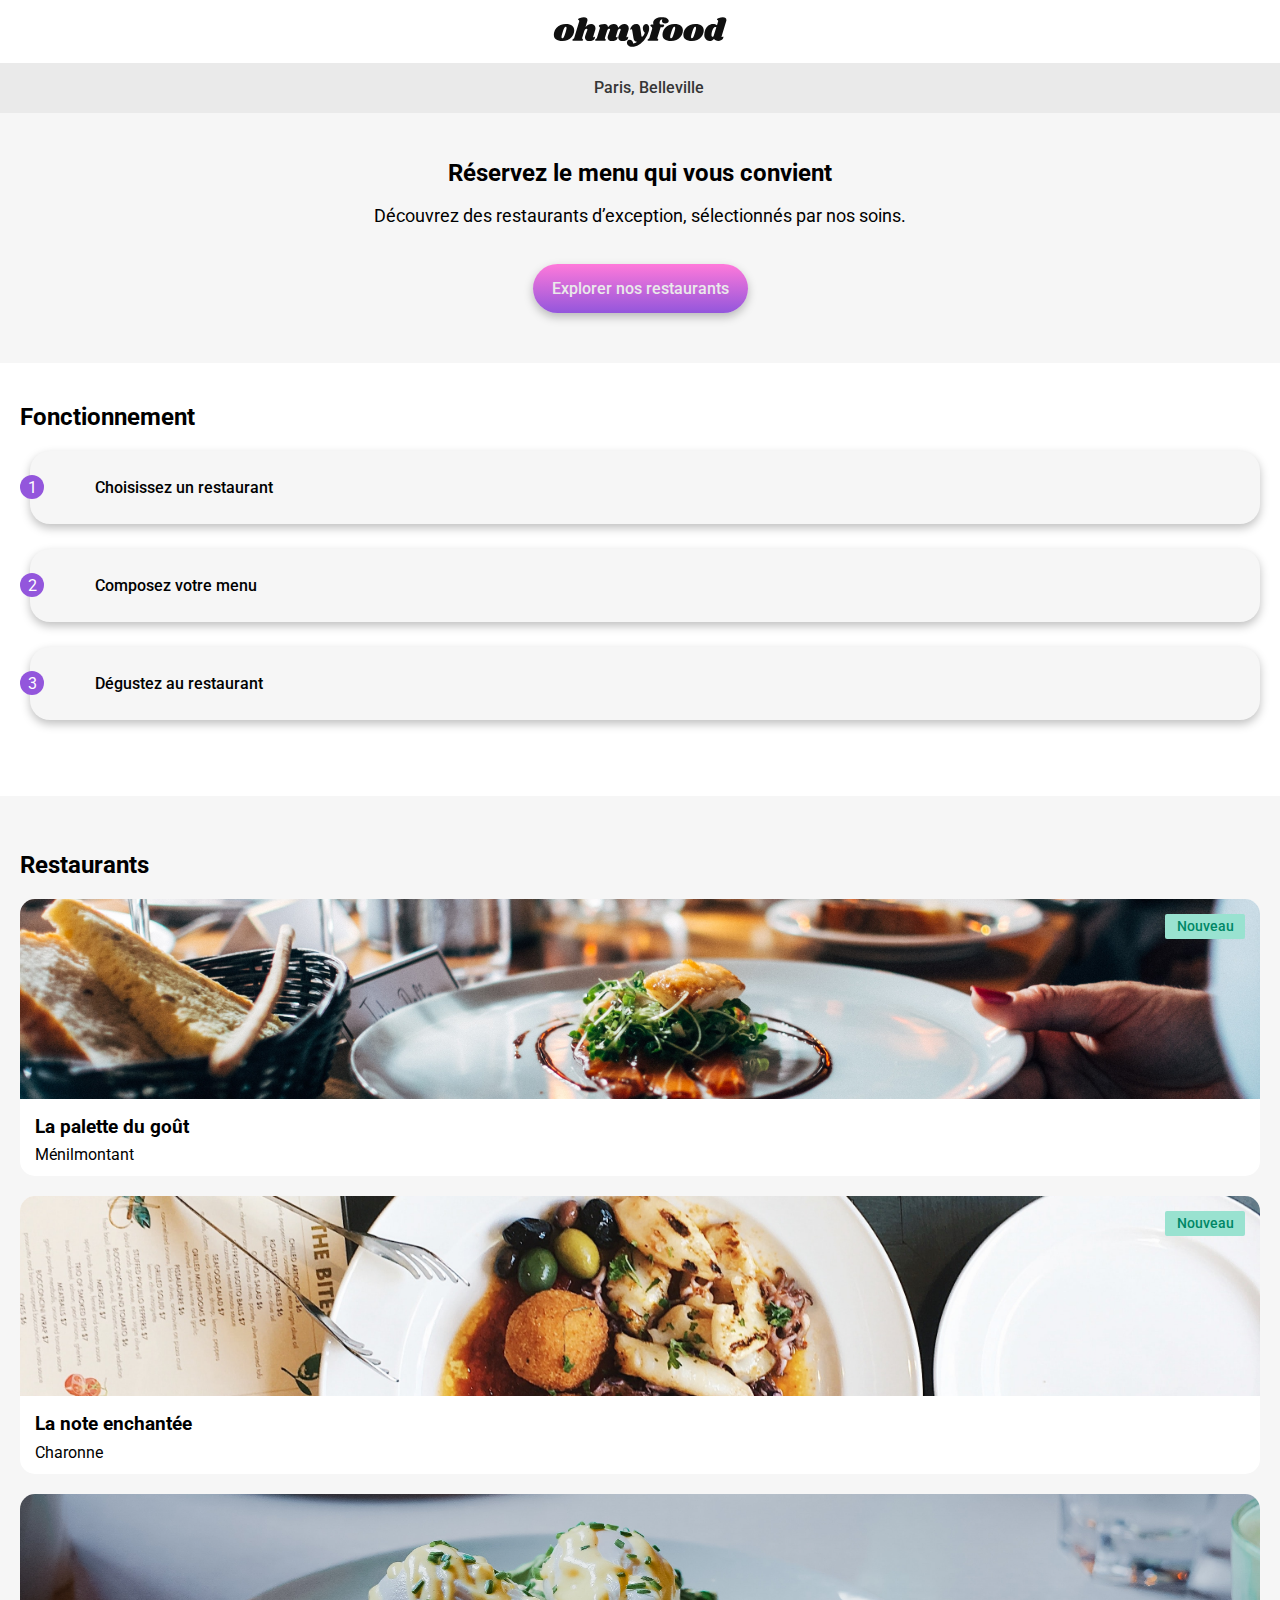
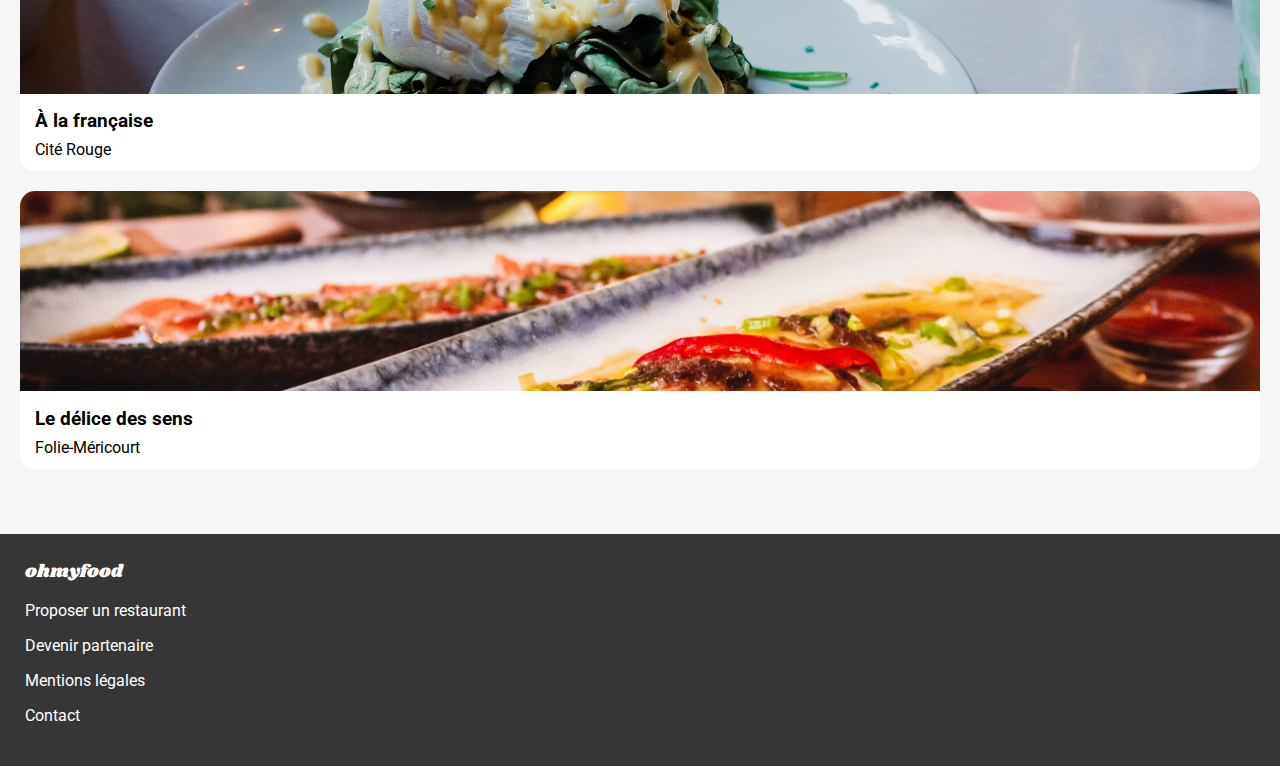
==== index.html @ 653bc94f "amélioration du  html et ajout du  css  restaurant" ====
<!DOCTYPE html>
<html lang="fr">
  <head>
    <meta charset="UTF-8" />
    <meta name="viewport" content="width=device-width, initial-scale=1.0" />
    <link rel="preconnect" href="https://fonts.googleapis.com" />
    <link rel="preconnect" href="https://fonts.gstatic.com" crossorigin />
    <link
      href="https://fonts.googleapis.com/css2?family=Roboto:wght@400;500;700&family=Shrikhand&display=swap"
      rel="stylesheet"
    />
    <link
      rel="stylesheet"
      href="https://cdnjs.cloudflare.com/ajax/libs/font-awesome/6.2.1/css/all.min.css"
      integrity="sha512-MV7K8+y+gLIBoVD59lQIYicR65iaqukzvf/nwasF0nqhPay5w/9lJmVM2hMDcnK1OnMGCdVK+iQrJ7lzPJQd1w=="
      crossorigin="anonymous"
      referrerpolicy="no-referrer"
    />
    <link rel="stylesheet" href="./assets/css/style.css" />
    <link rel="stylesheet" href="./assets/css/index-card-restaurants.css" />
    <title>ohmyfood</title>
  </head>
  <body>
    <header>
      <div class="header-logo">
        <img src="assets/images/logo/ohmyfood@2x.svg" alt="logo ohmyfood" />
      </div>
      <section class="localisation">
        <label for="location"> <i class="fa-solid fa-location-dot"></i></label>
        <input
          type="text"
          name="location"
          id="location"
          placeholder="Paris, Belleville"
        />
      </section>
    </header>
    <main>
      <section class="presentation">
        <h1>Réservez le menu qui vous convient</h1>
        <p>
          Découvrez des restaurants d’exception, sélectionnés par nos soins.
        </p>
        <a href="#restaurants" class="btn-gradient">
          Explorer nos restaurants
        </a>
      </section>
      <section class="fonctionnement">
        <h2>Fonctionnement</h2>
        <ol>
          <li>
            <div class="nbr">
              <p>1</p>
            </div>
            <i class="fa-solid fa-mobile-screen-button"></i>
            <h3>Choisissez un restaurant</h3>
          </li>
          <li>
            <div class="nbr"><p>2</p></div>
            <i class="fa-solid fa-list-ul"></i>
            <h3>Composez votre menu</h3>
          </li>
          <li>
            <div class="nbr">
              <p>3</p>
            </div>
            <i class="fa-solid fa-store"></i>
            <h3>Dégustez au restaurant</h3>
          </li>
        </ol>
      </section>
      <section class="restaurants" id="restaurants">
        <h2>Restaurants</h2>
        <div class="restaurant-card-container">
          <article class="restaurant-card">
            <div class="nouveau">Nouveau</div>
            <a href="restaurants/restaurant-lapalette.html">
              <img
                src="assets/images/restaurants/jay-wennington-N_Y88TWmGwA-unsplash.jpg"
                alt="menu du restaurantLa palette du goût"
              />
              <div class="restaurant-card-content">
                <div class="restaurant-card-text">
                  <h3>La palette du goût</h3>
                  <p>Ménilmontant</p>
                </div>
                <div class="restaurant-card-heart">
                  <i class="fa-regular fa-heart"></i>
                </div>
              </div>
            </a>
          </article>
          <article class="restaurant-card">
            <div class="nouveau">Nouveau</div>
            <a href="restaurants/restaurant-lanote.html">
              <img
                src="assets/images/restaurants/stil-u2Lp8tXIcjw-unsplash.jpg"
                alt="menu du restaurant La note enchantée"
              />
              <div class="restaurant-card-content">
                <div class="restaurant-card-text">
                  <h3>La note enchantée</h3>
                  <p>Charonne</p>
                </div>
                <div class="restaurant-card-heart">
                  <i class="fa-regular fa-heart"></i>
                </div>
              </div>
            </a>
          </article>
          <article class="restaurant-card">
            <a href="restaurants/restaurant-alafrancaise.html">
              <img
                src="assets/images/restaurants/toa-heftiba-DQKerTsQwi0-unsplash.jpg"
                alt="menu du restaurant À la française "
              />
              <div class="restaurant-card-content">
                <div class="restaurant-card-text">
                  <h3>À la française</h3>
                  <p>Cité Rouge</p>
                </div>
                <div class="restaurant-card-heart">
                  <i class="fa-regular fa-heart"></i>
                </div>
              </div>
            </a>
          </article>
          <article class="restaurant-card">
            <a href="restaurants/restaurant-ledelice.html">
              <img
                src="assets/images/restaurants/louis-hansel-shotsoflouis-qNBGVyOCY8Q-unsplash.jpg"
                alt="menu du restaurant Le délice des sens"
              />
              <div class="restaurant-card-content">
                <div class="restaurant-card-text">
                  <h3>Le délice des sens</h3>
                  <p>Folie-Méricourt</p>
                </div>
                <div class="restaurant-card-heart">
                  <i class="fa-regular fa-heart"></i>
                </div>
              </div>
            </a>
          </article>
        </div>
      </section>
    </main>
    <footer>
      <div class="logo-container">
        <span class="logo-blanc">ohmyfood</span>
      </div>
      <div class="footer-link-container">
        <ul class="footer-link">
          <li>
            <a href="#"
              ><p>
                <i class="fa-solid fa-utensils"></i> Proposer un restaurant
              </p></a
            >
          </li>
          <li>
            <a href="#"
              ><p>
                <i class="fa-solid fa-handshake-angle"></i> Devenir partenaire
              </p></a
            >
          </li>
          <li><a href="#">Mentions légales</a></li>
          <li>
            <a href="mailto:contact@ohmyfood.fr"><p>Contact</p></a>
          </li>
        </ul>
      </div>
    </footer>
  </body>
</html>
---- assets/css/style.css ----
* {
  font-family: "roboto", sans-serif;
}

body {
  margin: 0px;
}

.header-logo {
  display: flex;
  justify-content: center;
  align-items: center;
  height: 63px;
}
.header-logo img {
  width: 200px;
  height: 30px;
}

.localisation {
  display: flex;
  justify-content: center;
  align-items: center;
  background-color: #eaeaea;
  height: 50px;
  gap: 17px;
}
.localisation #location {
  border: 0px;
  background-color: #eaeaea;
  width: 110px;
}
.localisation #location::-moz-placeholder {
  font-size: 16px;
  font-weight: 500;
  color: #363636;
}
.localisation #location::placeholder {
  font-size: 16px;
  font-weight: 500;
  color: #363636;
}

.presentation {
  display: flex;
  justify-content: center;
  align-items: center;
  flex-direction: column;
  background-color: #f6f6f6;
  padding: 30px;
}
.presentation h1 {
  text-align: center;
  font-size: 24px;
  margin-bottom: 0px;
}
.presentation p {
  text-align: center;
  font-size: 18px;
}
.presentation .btn-gradient {
  text-decoration: none;
  color: white;
  background: linear-gradient(#ff79da, #9356dc);
  border-radius: 25px;
  height: auto;
  color: #eaeaea;
  font-weight: 500;
  font-size: 16px;
  padding: 15px 19px;
  margin: 20px;
  border: 0px;
  box-shadow: 0px 4px 10px 0px rgba(0, 0, 0, 0.2509803922);
  text-align: center;
}

.fonctionnement {
  padding: 20px 20px 60px 20px;
}
.fonctionnement ol {
  display: flex;
  flex-direction: column;
  gap: 25px;
  list-style-type: none;
  padding-left: 0px;
  margin-left: 10px;
}
.fonctionnement ol li {
  display: flex;
  justify-content: left;
  align-items: center;
  box-shadow: 0px 4px 10px 0px rgba(0, 0, 0, 0.2509803922);
  gap: 30px;
  background-color: #f6f6f6;
  height: 73px;
  border-radius: 20px;
  position: relative;
  padding-left: 35px;
}
.fonctionnement ol li .nbr {
  display: flex;
  justify-content: center;
  align-items: center;
  position: absolute;
  left: -10px;
  background: #9356dc;
  width: 24px;
  height: 24px;
  border-radius: 24px;
}
.fonctionnement ol li .nbr p {
  color: white;
}
.fonctionnement ol li h3 {
  font-weight: 500;
  font-size: 16px;
}
.fonctionnement ol li .fa-solid {
  font-size: 20px;
  color: #7e7e7e;
}
.fonctionnement ol li .fa-store {
  color: #9356dc;
}

footer {
  display: flex;
  justify-content: center;
  align-items: left;
  flex-direction: column;
  background-color: #363636;
  color: white;
  padding: 25px 25px;
}
footer .logo-container .logo-blanc {
  font-family: "Shrikhand", sans-serif;
  font-size: 18px;
}
footer .footer-link-container .footer-link {
  list-style-type: none;
  padding-left: 0px;
  padding: 0px;
  margin: 0px;
}
footer .footer-link-container .footer-link a {
  color: white;
  text-decoration: none;
}
footer .footer-link-container .footer-link .fa-utensils {
  font-size: 14px;
}
footer .footer-link-container .footer-link .fa-handshake-angle {
  font-size: 12px;
}/*# sourceMappingURL=style.css.map */
---- assets/css/index-card-restaurants.css ----
.restaurants {
  background-color: #f6f6f6;
  padding: 55px 20px 65px 20px;
}
.restaurants h2 {
  margin-top: 0px;
}
.restaurants .restaurant-card-container {
  display: flex;
  justify-content: center;
  align-items: center;
  flex-direction: column;
  gap: 20px;
  position: relative;
}
.restaurants .restaurant-card-container .restaurant-card {
  background-color: white;
  border-radius: 15px;
  width: 100%;
  position: relative;
}
.restaurants .restaurant-card-container .restaurant-card .nouveau {
  background-color: #99e2d0;
  border-radius: 2px;
  width: 80px;
  height: 25px;
  position: absolute;
  top: 15px;
  right: 15px;
  z-index: 5;
  text-align: center;
  line-height: 25px;
  color: #008766;
  font-size: 14px;
  font-weight: 500;
}
.restaurants .restaurant-card-container .restaurant-card a {
  color: black;
  text-decoration: none;
  position: relative;
}
.restaurants .restaurant-card-container .restaurant-card a img {
  height: 200px;
  width: 100%;
  border-radius: 15px 15px 0px 0px;
  box-sizing: border-box;
  -o-object-fit: cover;
     object-fit: cover;
}
.restaurants .restaurant-card-container .restaurant-card a .restaurant-card-content {
  display: flex;
  flex-direction: row;
  justify-content: space-between;
  position: relative;
  list-style-type: none;
  padding-left: 0px;
  margin: 0px;
  padding: 0px 15px;
  line-height: 10px;
}
.restaurants .restaurant-card-container .restaurant-card a .restaurant-card-content .restaurant-card-heart .fa-heart {
  font-size: 25px;
  position: relative;
  top: 20px;
  right: 20px;
}/*# sourceMappingURL=index-card-restaurants.css.map */
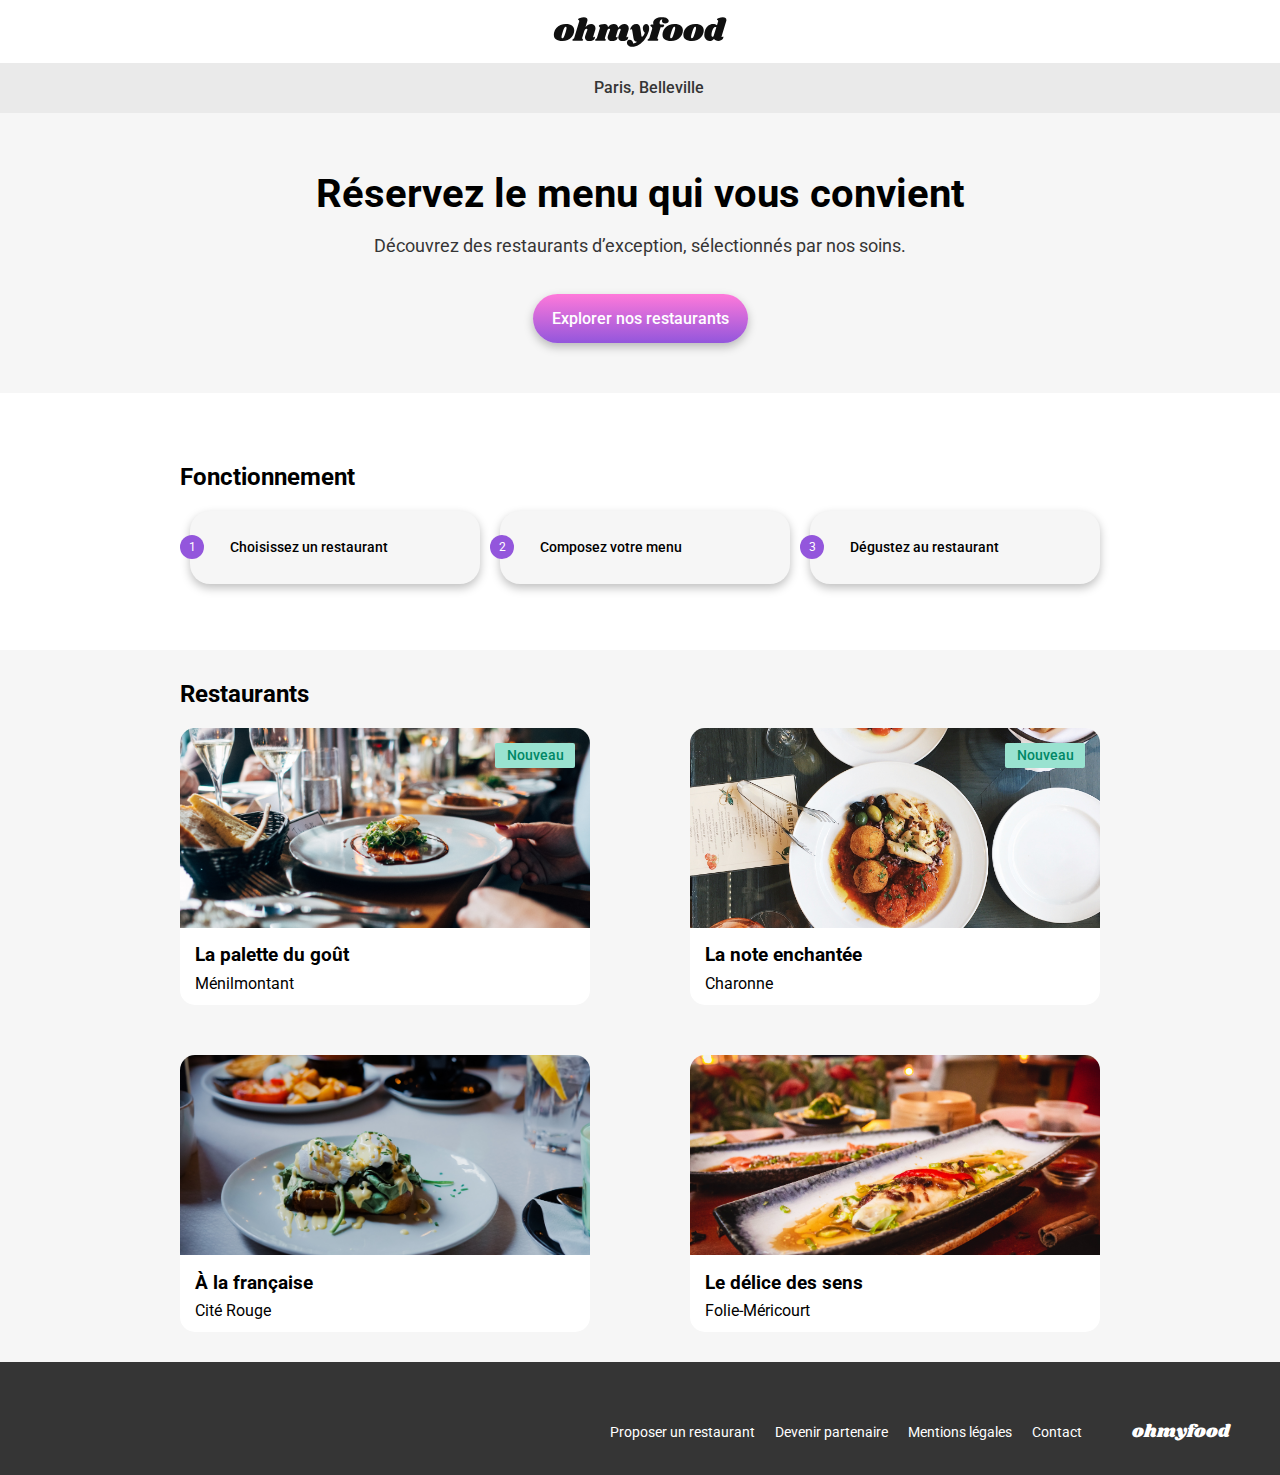
==== commit 73cc4c2c: "ajout du responsive" ====
--- a/index.html
+++ b/index.html
@@ -18,6 +18,7 @@
     />
     <link rel="stylesheet" href="./assets/css/style.css" />
     <link rel="stylesheet" href="./assets/css/index-card-restaurants.css" />
+    <link rel="stylesheet" href="./assets/css/responsive.css" />
     <title>ohmyfood</title>
   </head>
   <body>
@@ -45,9 +46,10 @@
           Explorer nos restaurants
         </a>
       </section>
+
       <section class="fonctionnement">
         <h2>Fonctionnement</h2>
-        <ol>
+        <ol class="fonctionnement-list">
           <li>
             <div class="nbr">
               <p>1</p>
@@ -152,22 +154,18 @@
       <div class="footer-link-container">
         <ul class="footer-link">
           <li>
-            <a href="#"
-              ><p>
-                <i class="fa-solid fa-utensils"></i> Proposer un restaurant
-              </p></a
-            >
+            <a href="#">
+              <i class="fa-solid fa-utensils"></i> Proposer un restaurant
+            </a>
           </li>
           <li>
-            <a href="#"
-              ><p>
-                <i class="fa-solid fa-handshake-angle"></i> Devenir partenaire
-              </p></a
-            >
+            <a href="#">
+              <i class="fa-solid fa-handshake-angle"></i> Devenir partenaire
+            </a>
           </li>
           <li><a href="#">Mentions légales</a></li>
           <li>
-            <a href="mailto:contact@ohmyfood.fr"><p>Contact</p></a>
+            <a href="mailto:contact@ohmyfood.fr">Contact</a>
           </li>
         </ul>
       </div>
--- a/assets/css/style.css
+++ b/assets/css/style.css
@@ -33,12 +33,12 @@
 .localisation #location::-moz-placeholder {
   font-size: 16px;
   font-weight: 500;
-  color: #363636;
+  color: #353535;
 }
 .localisation #location::placeholder {
   font-size: 16px;
   font-weight: 500;
-  color: #363636;
+  color: #353535;
 }
 
 .presentation {
@@ -57,6 +57,7 @@
 .presentation p {
   text-align: center;
   font-size: 18px;
+  color: #353535;
 }
 .presentation .btn-gradient {
   text-decoration: none;
@@ -64,7 +65,6 @@
   background: linear-gradient(#ff79da, #9356dc);
   border-radius: 25px;
   height: auto;
-  color: #eaeaea;
   font-weight: 500;
   font-size: 16px;
   padding: 15px 19px;
@@ -77,7 +77,7 @@
 .fonctionnement {
   padding: 20px 20px 60px 20px;
 }
-.fonctionnement ol {
+.fonctionnement-list {
   display: flex;
   flex-direction: column;
   gap: 25px;
@@ -85,7 +85,7 @@
   padding-left: 0px;
   margin-left: 10px;
 }
-.fonctionnement ol li {
+.fonctionnement-list li {
   display: flex;
   justify-content: left;
   align-items: center;
@@ -97,7 +97,7 @@
   position: relative;
   padding-left: 35px;
 }
-.fonctionnement ol li .nbr {
+.fonctionnement-list li .nbr {
   display: flex;
   justify-content: center;
   align-items: center;
@@ -108,18 +108,19 @@
   height: 24px;
   border-radius: 24px;
 }
-.fonctionnement ol li .nbr p {
+.fonctionnement-list li .nbr p {
   color: white;
+  font-size: 12px;
 }
-.fonctionnement ol li h3 {
+.fonctionnement-list li h3 {
   font-weight: 500;
   font-size: 16px;
 }
-.fonctionnement ol li .fa-solid {
+.fonctionnement-list li .fa-solid {
   font-size: 20px;
   color: #7e7e7e;
 }
-.fonctionnement ol li .fa-store {
+.fonctionnement-list li .fa-store {
   color: #9356dc;
 }
 
@@ -128,7 +129,7 @@
   justify-content: center;
   align-items: left;
   flex-direction: column;
-  background-color: #363636;
+  background-color: #353535;
   color: white;
   padding: 25px 25px;
 }
--- a/assets/css/responsive.css
+++ b/assets/css/responsive.css
@@ -0,0 +1,158 @@
+@media (min-width: 767.98px) {
+  .presentation h1 {
+    font-size: 40px;
+  }
+  .fonctionnement {
+    padding: 50px 100px;
+  }
+  .fonctionnement .fonctionnement-list {
+    flex-direction: row;
+    gap: 20px;
+  }
+  .fonctionnement .fonctionnement-list li {
+    gap: 15px;
+    width: 30%;
+    padding-right: 10px;
+    padding-left: 25px;
+  }
+  .fonctionnement .fonctionnement-list li .fa-solid {
+    font-size: 14px;
+  }
+  .fonctionnement .fonctionnement-list li h3 {
+    font-size: 14px;
+  }
+  .restaurants {
+    padding: 30px 100px;
+  }
+  .restaurants .restaurant-card-container {
+    display: grid;
+    grid-template-columns: 1fr 1fr;
+    row-gap: 50px;
+    -moz-column-gap: 80px;
+         column-gap: 80px;
+  }
+  footer {
+    flex-direction: row-reverse;
+    justify-content: right;
+    align-items: last baseline;
+    gap: 50px;
+    padding: 30px 50px;
+  }
+  footer .logo-blanc {
+    font-size: 14px;
+  }
+  footer .footer-link-container {
+    padding-top: 30px;
+  }
+  footer .footer-link-container .footer-link {
+    display: flex;
+    flex-direction: row;
+    gap: 20px;
+  }
+  footer .footer-link-container .footer-link li a {
+    font-size: 14px;
+    font-weight: 400;
+  }
+}
+@media (min-width: 1024px) {
+  .presentation h1 {
+    font-size: 40px;
+  }
+  .fonctionnement {
+    padding: 50px 180px;
+  }
+  .fonctionnement .fonctionnement-list {
+    flex-direction: row;
+  }
+  .fonctionnement .fonctionnement-list li {
+    width: 30%;
+  }
+  .restaurants {
+    padding: 30px 180px;
+  }
+  .restaurants .restaurant-card-container {
+    display: grid;
+    grid-template-columns: 1fr 1fr;
+    row-gap: 50px;
+    -moz-column-gap: 100px;
+         column-gap: 100px;
+  }
+  footer {
+    flex-direction: row-reverse;
+    justify-content: right;
+    align-items: last baseline;
+    gap: 50px;
+    padding: 30px 50px;
+  }
+  footer .logo-blanc {
+    font-size: 14px;
+  }
+  footer .footer-link-container {
+    padding-top: 30px;
+  }
+  footer .footer-link-container .footer-link {
+    display: flex;
+    flex-direction: row;
+    gap: 20px;
+  }
+  footer .footer-link-container .footer-link li a {
+    font-size: 14px;
+    font-weight: 400;
+  }
+}
+@media (min-width: 767.98px) {
+  .menu-container-container {
+    margin: 0px 100px;
+  }
+  .menu-container-container .menu-container {
+    padding: 0px 100px;
+  }
+  .menu-container-container .menu-container-title {
+    justify-content: center;
+    gap: 25px;
+  }
+  .menu-container-container .menu-container-title h1 {
+    font-size: 20px;
+  }
+  .menu-container-container .menu-container-title .fa-heart {
+    font-size: 20px;
+  }
+  .menu-container-container .menu-container-lists .menu-list-items .menu-item h3 {
+    font-size: 16px;
+  }
+  .menu-container-container .menu-container-lists .menu-list-items .menu-item p {
+    font-size: 12px;
+  }
+}
+@media (min-width: 950px) {
+  .menu-container-container {
+    margin: 0px 130px;
+  }
+  .menu-container-container .menu-container {
+    padding: 0px 150px;
+  }
+}
+@media (min-width: 1240px) {
+  .menu-container-container {
+    margin: 0px 190px;
+  }
+  .menu-container-container .menu-container {
+    padding: 0px 210px;
+  }
+  .menu-container-container .menu-container-title {
+    justify-content: center;
+    gap: 25px;
+  }
+  .menu-container-container .menu-container-title h1 {
+    font-size: 28px;
+  }
+  .menu-container-container .menu-container-title .fa-heart {
+    font-size: 28px;
+  }
+  .menu-container-container .menu-container-lists .menu-list-items .menu-item h3 {
+    font-size: 18px;
+  }
+  .menu-container-container .menu-container-lists .menu-list-items .menu-item p {
+    font-size: 15px;
+  }
+}/*# sourceMappingURL=responsive.css.map */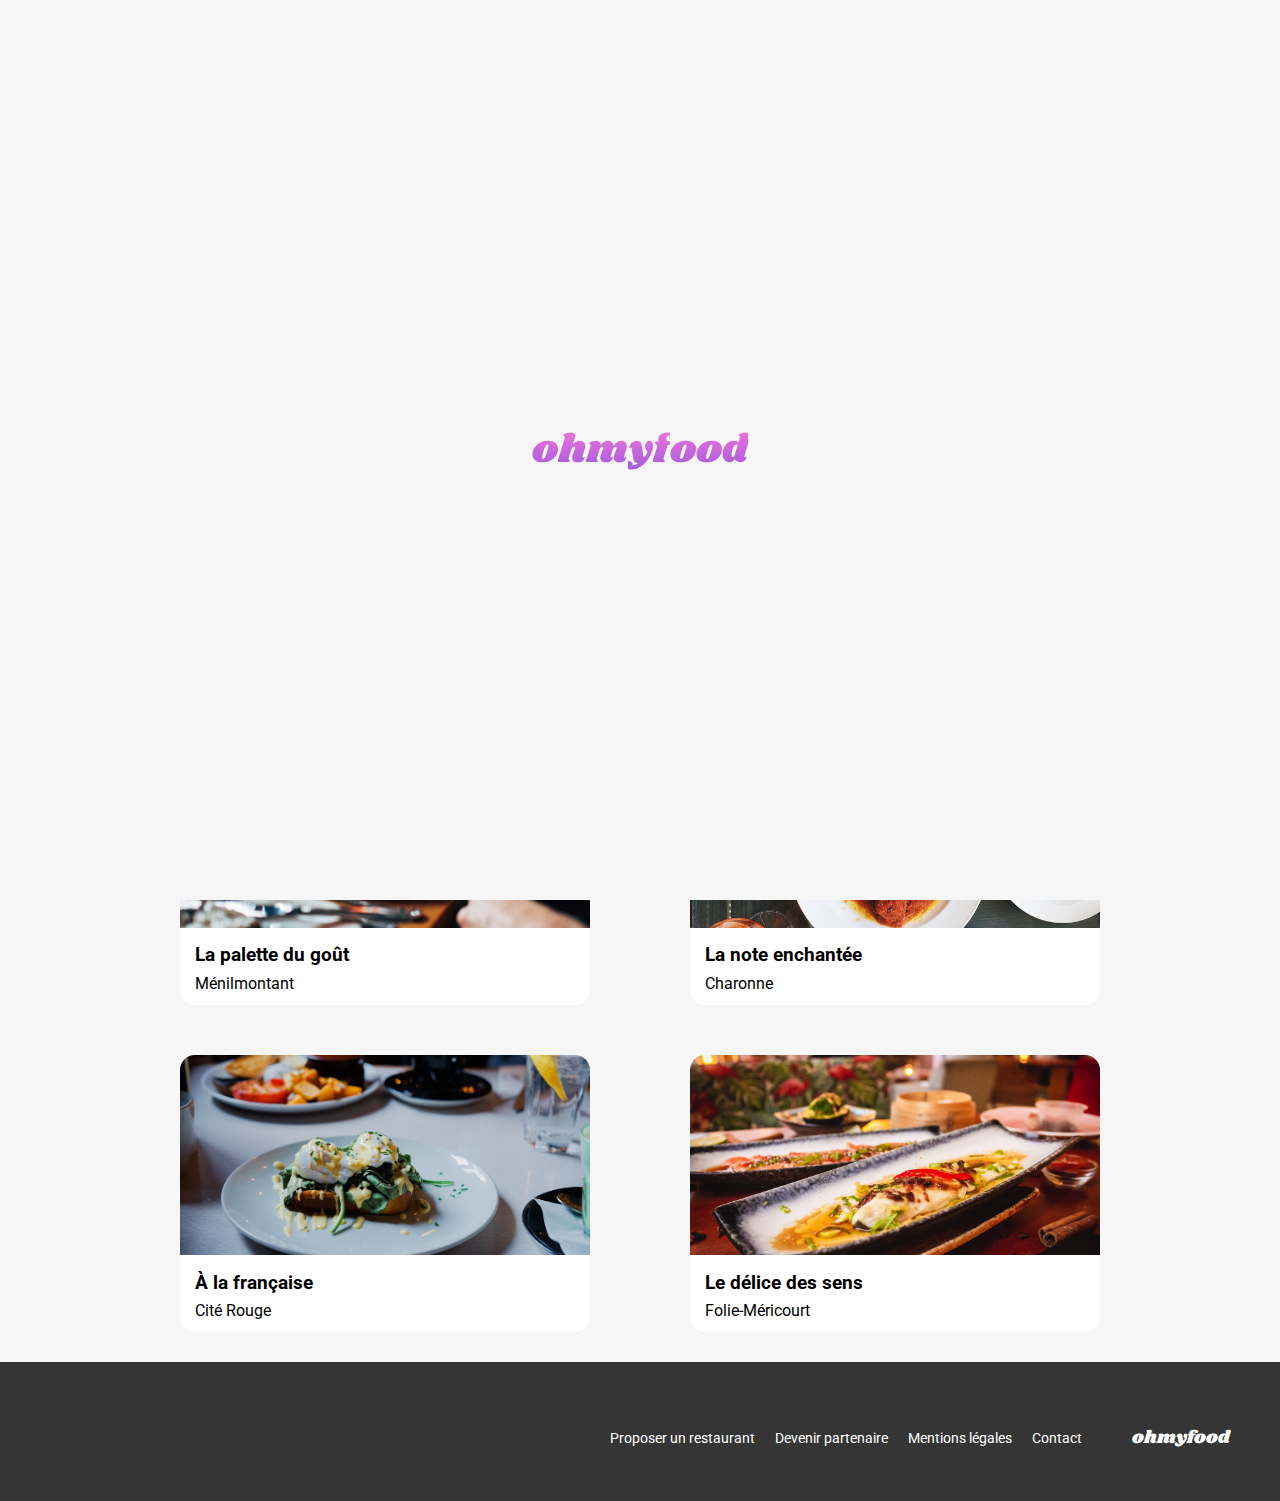
==== commit be8d3e2a: "ajout de l'animation du restaurant à la française" ====
--- a/index.html
+++ b/index.html
@@ -16,12 +16,22 @@
       crossorigin="anonymous"
       referrerpolicy="no-referrer"
     />
-    <link rel="stylesheet" href="./assets/css/style.css" />
-    <link rel="stylesheet" href="./assets/css/index-card-restaurants.css" />
+    <link rel="stylesheet" href="./assets/css/index.css" />
+    <link rel="stylesheet" href="./assets/css/card-restaurants.css" />
     <link rel="stylesheet" href="./assets/css/responsive.css" />
     <title>ohmyfood</title>
   </head>
   <body>
+    <div class="loader">
+      <span class="lettre">o</span>
+      <span class="lettre">h</span>
+      <span class="lettre">m</span>
+      <span class="lettre">y</span>
+      <span class="lettre">f</span>
+      <span class="lettre">o</span>
+      <span class="lettre">o</span>
+      <span class="lettre">d</span>
+    </div>
     <header>
       <div class="header-logo">
         <img src="assets/images/logo/ohmyfood@2x.svg" alt="logo ohmyfood" />
@@ -87,7 +97,10 @@
                   <p>Ménilmontant</p>
                 </div>
                 <div class="restaurant-card-heart">
-                  <i class="fa-regular fa-heart"></i>
+                  <label for="heart" class="heart-label">
+                    <input type="checkbox" id="heart" />
+                    <i class="fa-regular fa-heart"></i>
+                  </label>
                 </div>
               </div>
             </a>
@@ -105,7 +118,10 @@
                   <p>Charonne</p>
                 </div>
                 <div class="restaurant-card-heart">
-                  <i class="fa-regular fa-heart"></i>
+                  <label for="heart2" class="heart-label">
+                    <input type="checkbox" id="heart2" />
+                    <i class="fa-regular fa-heart"></i>
+                  </label>
                 </div>
               </div>
             </a>
@@ -122,7 +138,10 @@
                   <p>Cité Rouge</p>
                 </div>
                 <div class="restaurant-card-heart">
-                  <i class="fa-regular fa-heart"></i>
+                  <label for="heart3" class="heart-label">
+                    <input type="checkbox" id="heart3" />
+                    <i class="fa-regular fa-heart"></i>
+                  </label>
                 </div>
               </div>
             </a>
@@ -139,7 +158,10 @@
                   <p>Folie-Méricourt</p>
                 </div>
                 <div class="restaurant-card-heart">
-                  <i class="fa-regular fa-heart"></i>
+                  <label for="heart4" class="heart-label">
+                    <input type="checkbox" id="heart4" />
+                    <i class="fa-regular fa-heart"></i>
+                  </label>
                 </div>
               </div>
             </a>
--- a/assets/css/index.css
+++ b/assets/css/index.css
@@ -0,0 +1,242 @@
+* {
+  font-family: "roboto", sans-serif;
+}
+
+body {
+  margin: 0px;
+}
+
+.loader {
+  position: fixed;
+  top: 0;
+  left: 0;
+  width: 100%;
+  height: 100%;
+  background-color: #f6f6f6;
+  display: flex;
+  justify-content: center;
+  align-items: center;
+  z-index: 10;
+  animation: stop-loader 50ms;
+  animation-delay: 5s;
+  animation-fill-mode: forwards;
+  transform-origin: top;
+}
+.loader .lettre {
+  font-family: shrikhand;
+  font-size: 40px;
+  background: linear-gradient(#ff79da, #9356dc);
+  background-clip: text;
+  -webkit-background-clip: text;
+  color: transparent;
+  animation: flash 1.2s linear infinite;
+}
+@keyframes flash {
+  0% {
+    background: linear-gradient(#ff79da, #9356dc);
+    background-clip: text;
+    -webkit-background-clip: text;
+    color: transparent;
+  }
+  90% {
+    background: #dfc4c4;
+    background-clip: text;
+    -webkit-background-clip: text;
+    color: transparent;
+  }
+  100% {
+    background: linear-gradient(#ff79da, #9356dc);
+    background-clip: text;
+    -webkit-background-clip: text;
+    color: transparent;
+  }
+}
+.loader .lettre:nth-child(1) {
+  animation-delay: 0s;
+}
+.loader .lettre:nth-child(2) {
+  animation-delay: 0.1s;
+}
+.loader .lettre:nth-child(3) {
+  animation-delay: 0.2s;
+}
+.loader .lettre:nth-child(4) {
+  animation-delay: 0.3s;
+}
+.loader .lettre:nth-child(5) {
+  animation-delay: 0.4s;
+}
+.loader .lettre:nth-child(6) {
+  animation-delay: 0.5s;
+}
+.loader .lettre:nth-child(7) {
+  animation-delay: 0.6s;
+}
+.loader .lettre:nth-child(8) {
+  animation-delay: 0.7s;
+}
+@keyframes stop-loader {
+  0% {
+    transform: scale(1);
+  }
+  100% {
+    transform: scale(0);
+  }
+}
+
+.header-logo {
+  display: flex;
+  justify-content: center;
+  align-items: center;
+  height: 63px;
+}
+.header-logo img {
+  width: 200px;
+  height: 30px;
+}
+
+.localisation {
+  display: flex;
+  justify-content: center;
+  align-items: center;
+  background-color: #eaeaea;
+  height: 50px;
+  gap: 17px;
+}
+.localisation #location {
+  border: 0px;
+  background-color: #eaeaea;
+  width: 110px;
+}
+.localisation #location::-moz-placeholder {
+  font-size: 16px;
+  font-weight: 500;
+  color: #353535;
+}
+.localisation #location::placeholder {
+  font-size: 16px;
+  font-weight: 500;
+  color: #353535;
+}
+
+.presentation {
+  display: flex;
+  justify-content: center;
+  align-items: center;
+  flex-direction: column;
+  background-color: #f6f6f6;
+  padding: 30px;
+}
+.presentation h1 {
+  text-align: center;
+  font-size: 24px;
+  margin-bottom: 0px;
+}
+.presentation p {
+  text-align: center;
+  font-size: 18px;
+  color: #353535;
+}
+.presentation .btn-gradient {
+  text-decoration: none;
+  color: white;
+  background: linear-gradient(#ff79da, #9356dc);
+  border-radius: 25px;
+  height: auto;
+  font-weight: 500;
+  font-size: 16px;
+  padding: 15px 19px;
+  margin: 20px;
+  border: 0px;
+  box-shadow: 0px 4px 10px 0px rgba(0, 0, 0, 0.2509803922);
+  text-align: center;
+  transition: opacity 300ms ease-out, box-shadow 300ms ease-out;
+}
+.presentation .btn-gradient:hover {
+  opacity: 0.85;
+  box-shadow: 0px 8px 15px 0px rgba(0, 0, 0, 0.3764705882);
+}
+
+.fonctionnement {
+  padding: 20px 20px 60px 20px;
+}
+.fonctionnement-list {
+  display: flex;
+  flex-direction: column;
+  gap: 25px;
+  list-style-type: none;
+  padding-left: 0px;
+  margin-left: 10px;
+}
+.fonctionnement-list li {
+  display: flex;
+  justify-content: left;
+  align-items: center;
+  box-shadow: 0px 4px 10px 0px rgba(0, 0, 0, 0.2509803922);
+  gap: 30px;
+  background-color: #f6f6f6;
+  height: 73px;
+  border-radius: 20px;
+  position: relative;
+  padding-left: 35px;
+}
+.fonctionnement-list li .nbr {
+  display: flex;
+  justify-content: center;
+  align-items: center;
+  position: absolute;
+  left: -10px;
+  background: #9356dc;
+  width: 24px;
+  height: 24px;
+  border-radius: 24px;
+}
+.fonctionnement-list li .nbr p {
+  color: white;
+  font-size: 12px;
+}
+.fonctionnement-list li h3 {
+  font-weight: 500;
+  font-size: 16px;
+}
+.fonctionnement-list li .fa-solid {
+  font-size: 20px;
+  color: #7e7e7e;
+}
+.fonctionnement-list li .fa-store {
+  color: #9356dc;
+}
+
+footer {
+  display: flex;
+  justify-content: center;
+  align-items: left;
+  flex-direction: column;
+  background-color: #353535;
+  color: white;
+  padding: 25px 25px;
+  line-height: 2;
+}
+footer .logo-container {
+  padding-bottom: 15px;
+}
+footer .logo-container .logo-blanc {
+  font-family: "Shrikhand", sans-serif;
+  font-size: 18px;
+}
+footer .footer-link-container .footer-link {
+  list-style-type: none;
+  padding-left: 0px;
+  padding: 0px;
+  margin: 0px;
+}
+footer .footer-link-container .footer-link a {
+  color: white;
+  text-decoration: none;
+}
+footer .footer-link-container .footer-link .fa-utensils {
+  font-size: 14px;
+}
+footer .footer-link-container .footer-link .fa-handshake-angle {
+  font-size: 12px;
+}/*# sourceMappingURL=index.css.map */--- a/assets/css/card-restaurants.css
+++ b/assets/css/card-restaurants.css
@@ -0,0 +1,84 @@
+.restaurants {
+  background-color: #f6f6f6;
+  padding: 55px 20px 65px 20px;
+}
+.restaurants h2 {
+  margin-top: 0px;
+}
+.restaurants .restaurant-card-container {
+  display: flex;
+  justify-content: center;
+  align-items: center;
+  flex-direction: column;
+  gap: 20px;
+  position: relative;
+}
+.restaurants .restaurant-card-container .restaurant-card {
+  background-color: white;
+  border-radius: 15px;
+  width: 100%;
+  position: relative;
+}
+.restaurants .restaurant-card-container .restaurant-card .nouveau {
+  background-color: #99e2d0;
+  border-radius: 2px;
+  width: 80px;
+  height: 25px;
+  position: absolute;
+  top: 15px;
+  right: 15px;
+  z-index: 5;
+  text-align: center;
+  line-height: 25px;
+  color: #008766;
+  font-size: 14px;
+  font-weight: 500;
+}
+.restaurants .restaurant-card-container .restaurant-card a {
+  color: black;
+  text-decoration: none;
+  position: relative;
+}
+.restaurants .restaurant-card-container .restaurant-card a img {
+  height: 200px;
+  width: 100%;
+  border-radius: 15px 15px 0px 0px;
+  box-sizing: border-box;
+  -o-object-fit: cover;
+     object-fit: cover;
+}
+.restaurants .restaurant-card-container .restaurant-card a .restaurant-card-content {
+  display: flex;
+  flex-direction: row;
+  justify-content: space-between;
+  position: relative;
+  list-style-type: none;
+  padding-left: 0px;
+  margin: 0px;
+  padding: 0px 15px;
+  line-height: 10px;
+}
+.restaurants .restaurant-card-container .restaurant-card a .restaurant-card-content .restaurant-card-heart .fa-heart {
+  font-weight: 100 !important;
+  font-size: 25px;
+  position: relative;
+  top: 20px;
+  right: 20px;
+  z-index: 1;
+  transition: background 300ms;
+}
+.restaurants .restaurant-card-container .restaurant-card a .restaurant-card-content .restaurant-card-heart .heart-label {
+  cursor: pointer;
+  display: inline-block;
+}
+.restaurants .restaurant-card-container .restaurant-card a .restaurant-card-content .restaurant-card-heart .heart-label input[type=checkbox] {
+  display: none;
+}
+.restaurants .restaurant-card-container .restaurant-card a .restaurant-card-content .restaurant-card-heart .heart-label input[type=checkbox]:checked + i::before {
+  font-weight: 900 !important;
+  background: linear-gradient(#9356dc, #ff79da);
+  -webkit-background-clip: text;
+          background-clip: text;
+  background-clip: text;
+  -webkit-text-fill-color: transparent;
+}/*# sourceMappingURL=card-restaurants.css.map */--- a/assets/css/responsive.css
+++ b/assets/css/responsive.css
@@ -101,58 +101,58 @@
   }
 }
 @media (min-width: 767.98px) {
-  .menu-container-container {
+  .menu-section {
     margin: 0px 100px;
   }
-  .menu-container-container .menu-container {
+  .menu-section .menu-container {
     padding: 0px 100px;
   }
-  .menu-container-container .menu-container-title {
+  .menu-section .menu-container-title {
     justify-content: center;
     gap: 25px;
   }
-  .menu-container-container .menu-container-title h1 {
+  .menu-section .menu-container-title h1 {
     font-size: 20px;
   }
-  .menu-container-container .menu-container-title .fa-heart {
+  .menu-section .menu-container-title .fa-heart {
     font-size: 20px;
   }
-  .menu-container-container .menu-container-lists .menu-list-items .menu-item h3 {
+  .menu-section .menu-container-lists .menu-list-items .menu-item h3 {
     font-size: 16px;
   }
-  .menu-container-container .menu-container-lists .menu-list-items .menu-item p {
+  .menu-section .menu-container-lists .menu-list-items .menu-item p {
     font-size: 12px;
   }
 }
 @media (min-width: 950px) {
-  .menu-container-container {
+  .menu-section {
     margin: 0px 130px;
   }
-  .menu-container-container .menu-container {
+  .menu-section .menu-container {
     padding: 0px 150px;
   }
 }
 @media (min-width: 1240px) {
-  .menu-container-container {
+  .menu-section {
     margin: 0px 190px;
   }
-  .menu-container-container .menu-container {
+  .menu-section .menu-container {
     padding: 0px 210px;
   }
-  .menu-container-container .menu-container-title {
+  .menu-section .menu-container-title {
     justify-content: center;
     gap: 25px;
   }
-  .menu-container-container .menu-container-title h1 {
+  .menu-section .menu-container-title h1 {
     font-size: 28px;
   }
-  .menu-container-container .menu-container-title .fa-heart {
+  .menu-section .menu-container-title .fa-heart {
     font-size: 28px;
   }
-  .menu-container-container .menu-container-lists .menu-list-items .menu-item h3 {
+  .menu-section .menu-container-lists .menu-list-items .menu-item h3 {
     font-size: 18px;
   }
-  .menu-container-container .menu-container-lists .menu-list-items .menu-item p {
+  .menu-section .menu-container-lists .menu-list-items .menu-item p {
     font-size: 15px;
   }
 }/*# sourceMappingURL=responsive.css.map */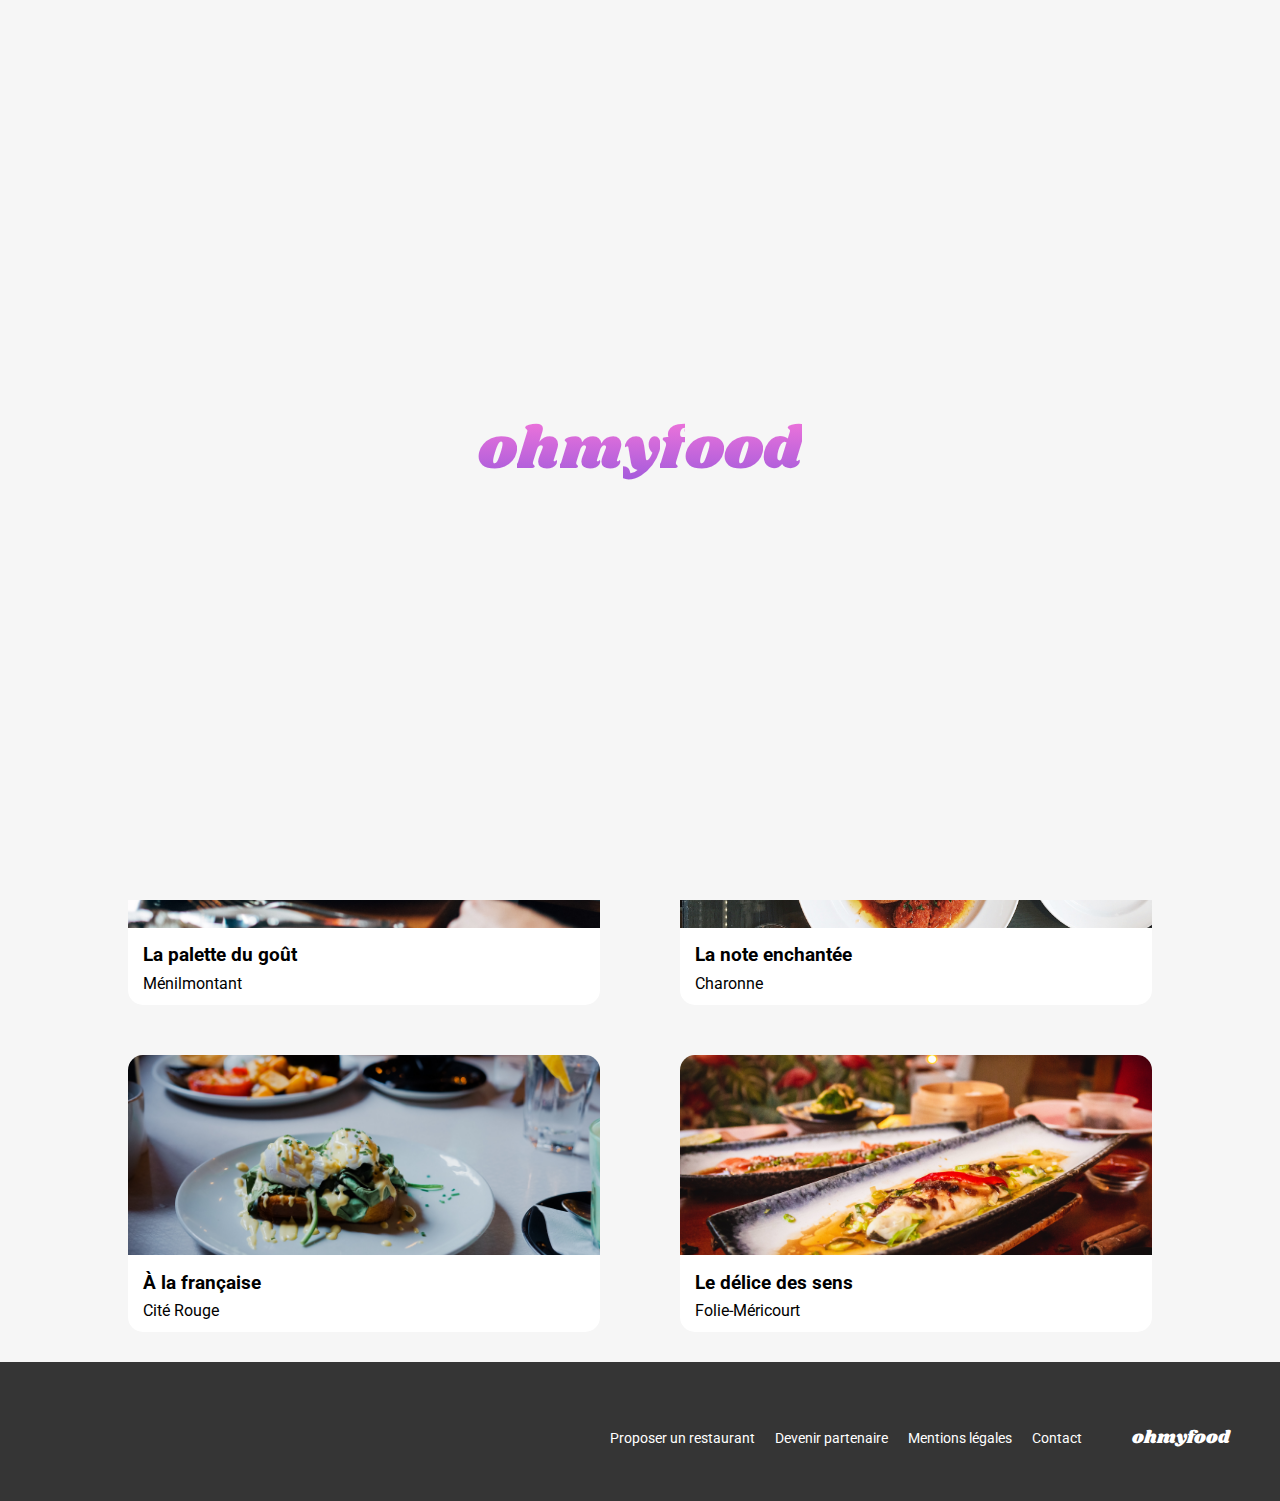
==== commit 8e304135: "ajout des animations aux autres restaurants" ====
--- a/index.html
+++ b/index.html
@@ -18,7 +18,7 @@
     />
     <link rel="stylesheet" href="./assets/css/index.css" />
     <link rel="stylesheet" href="./assets/css/card-restaurants.css" />
-    <link rel="stylesheet" href="./assets/css/responsive.css" />
+    <!-- <link rel="stylesheet" href="./assets/css/responsive.css" /> -->
     <title>ohmyfood</title>
   </head>
   <body>
@@ -97,10 +97,8 @@
                   <p>Ménilmontant</p>
                 </div>
                 <div class="restaurant-card-heart">
-                  <label for="heart" class="heart-label">
-                    <input type="checkbox" id="heart" />
-                    <i class="fa-regular fa-heart"></i>
-                  </label>
+                  <i class="fa-regular fa-heart"></i>
+                  <i class="fa-solid fa-heart"></i>
                 </div>
               </div>
             </a>
@@ -118,10 +116,8 @@
                   <p>Charonne</p>
                 </div>
                 <div class="restaurant-card-heart">
-                  <label for="heart2" class="heart-label">
-                    <input type="checkbox" id="heart2" />
-                    <i class="fa-regular fa-heart"></i>
-                  </label>
+                  <i class="fa-regular fa-heart"></i>
+                  <i class="fa-solid fa-heart"></i>
                 </div>
               </div>
             </a>
@@ -138,10 +134,8 @@
                   <p>Cité Rouge</p>
                 </div>
                 <div class="restaurant-card-heart">
-                  <label for="heart3" class="heart-label">
-                    <input type="checkbox" id="heart3" />
-                    <i class="fa-regular fa-heart"></i>
-                  </label>
+                  <i class="fa-regular fa-heart"></i>
+                  <i class="fa-solid fa-heart"></i>
                 </div>
               </div>
             </a>
@@ -158,10 +152,8 @@
                   <p>Folie-Méricourt</p>
                 </div>
                 <div class="restaurant-card-heart">
-                  <label for="heart4" class="heart-label">
-                    <input type="checkbox" id="heart4" />
-                    <i class="fa-regular fa-heart"></i>
-                  </label>
+                  <i class="fa-regular fa-heart"></i>
+                  <i class="fa-solid fa-heart"></i>
                 </div>
               </div>
             </a>
--- a/assets/css/index.css
+++ b/assets/css/index.css
@@ -18,13 +18,13 @@
   align-items: center;
   z-index: 10;
   animation: stop-loader 50ms;
-  animation-delay: 5s;
+  animation-delay: 3s;
   animation-fill-mode: forwards;
   transform-origin: top;
 }
 .loader .lettre {
   font-family: shrikhand;
-  font-size: 40px;
+  font-size: 60px;
   background: linear-gradient(#ff79da, #9356dc);
   background-clip: text;
   -webkit-background-clip: text;
@@ -239,4 +239,42 @@
 }
 footer .footer-link-container .footer-link .fa-handshake-angle {
   font-size: 12px;
+}
+
+@media (min-width: 767.98px) {
+  .presentation h1 {
+    font-size: 40px;
+  }
+  .fonctionnement {
+    padding: 50px 10%;
+  }
+  .fonctionnement .fonctionnement-list {
+    flex-direction: row;
+  }
+  .fonctionnement .fonctionnement-list li {
+    width: 30%;
+    padding-right: 10px;
+  }
+  footer {
+    flex-direction: row-reverse;
+    justify-content: right;
+    align-items: last baseline;
+    gap: 50px;
+    padding: 30px 50px;
+  }
+  footer .logo-blanc {
+    font-size: 14px;
+  }
+  footer .footer-link-container {
+    padding-top: 30px;
+  }
+  footer .footer-link-container .footer-link {
+    display: flex;
+    flex-direction: row;
+    gap: 20px;
+  }
+  footer .footer-link-container .footer-link li a {
+    font-size: 14px;
+    font-weight: 400;
+  }
 }/*# sourceMappingURL=index.css.map */--- a/assets/css/card-restaurants.css
+++ b/assets/css/card-restaurants.css
@@ -58,27 +58,44 @@
   padding: 0px 15px;
   line-height: 10px;
 }
-.restaurants .restaurant-card-container .restaurant-card a .restaurant-card-content .restaurant-card-heart .fa-heart {
-  font-weight: 100 !important;
+.restaurants .restaurant-card-container .restaurant-card a .restaurant-card-content .restaurant-card-heart .fa-regular {
   font-size: 25px;
   position: relative;
   top: 20px;
-  right: 20px;
-  z-index: 1;
-  transition: background 300ms;
+  right: -18px;
+  transition: all 300ms ease-in-out;
 }
-.restaurants .restaurant-card-container .restaurant-card a .restaurant-card-content .restaurant-card-heart .heart-label {
-  cursor: pointer;
-  display: inline-block;
+.restaurants .restaurant-card-container .restaurant-card a .restaurant-card-content .restaurant-card-heart .fa-solid {
+  font-size: 25px;
+  position: relative;
+  top: 20px;
+  right: 11px;
+  background-clip: text;
+  -webkit-background-clip: text;
+  color: transparent;
+  -webkit-text-fill-color: transparent;
+  font-weight: 900;
+  background-image: linear-gradient(#ff79da, #9356dc);
+  opacity: 0;
+  transition: all 300ms ease-in-out;
 }
-.restaurants .restaurant-card-container .restaurant-card a .restaurant-card-content .restaurant-card-heart .heart-label input[type=checkbox] {
-  display: none;
+.restaurants .restaurant-card-container .restaurant-card a .restaurant-card-content .restaurant-card-heart .fa-regular:hover {
+  opacity: 0;
 }
-.restaurants .restaurant-card-container .restaurant-card a .restaurant-card-content .restaurant-card-heart .heart-label input[type=checkbox]:checked + i::before {
-  font-weight: 900 !important;
-  background: linear-gradient(#9356dc, #ff79da);
-  -webkit-background-clip: text;
-          background-clip: text;
-  background-clip: text;
-  -webkit-text-fill-color: transparent;
+.restaurants .restaurant-card-container .restaurant-card a .restaurant-card-content .restaurant-card-heart .fa-solid:hover {
+  opacity: 1;
+  transform: scale(1.2);
+}
+
+@media (min-width: 768.98px) {
+  .restaurants {
+    padding: 30px 10%;
+  }
+  .restaurants .restaurant-card-container {
+    display: grid;
+    grid-template-columns: 1fr 1fr;
+    row-gap: 50px;
+    -moz-column-gap: 80px;
+         column-gap: 80px;
+  }
 }/*# sourceMappingURL=card-restaurants.css.map */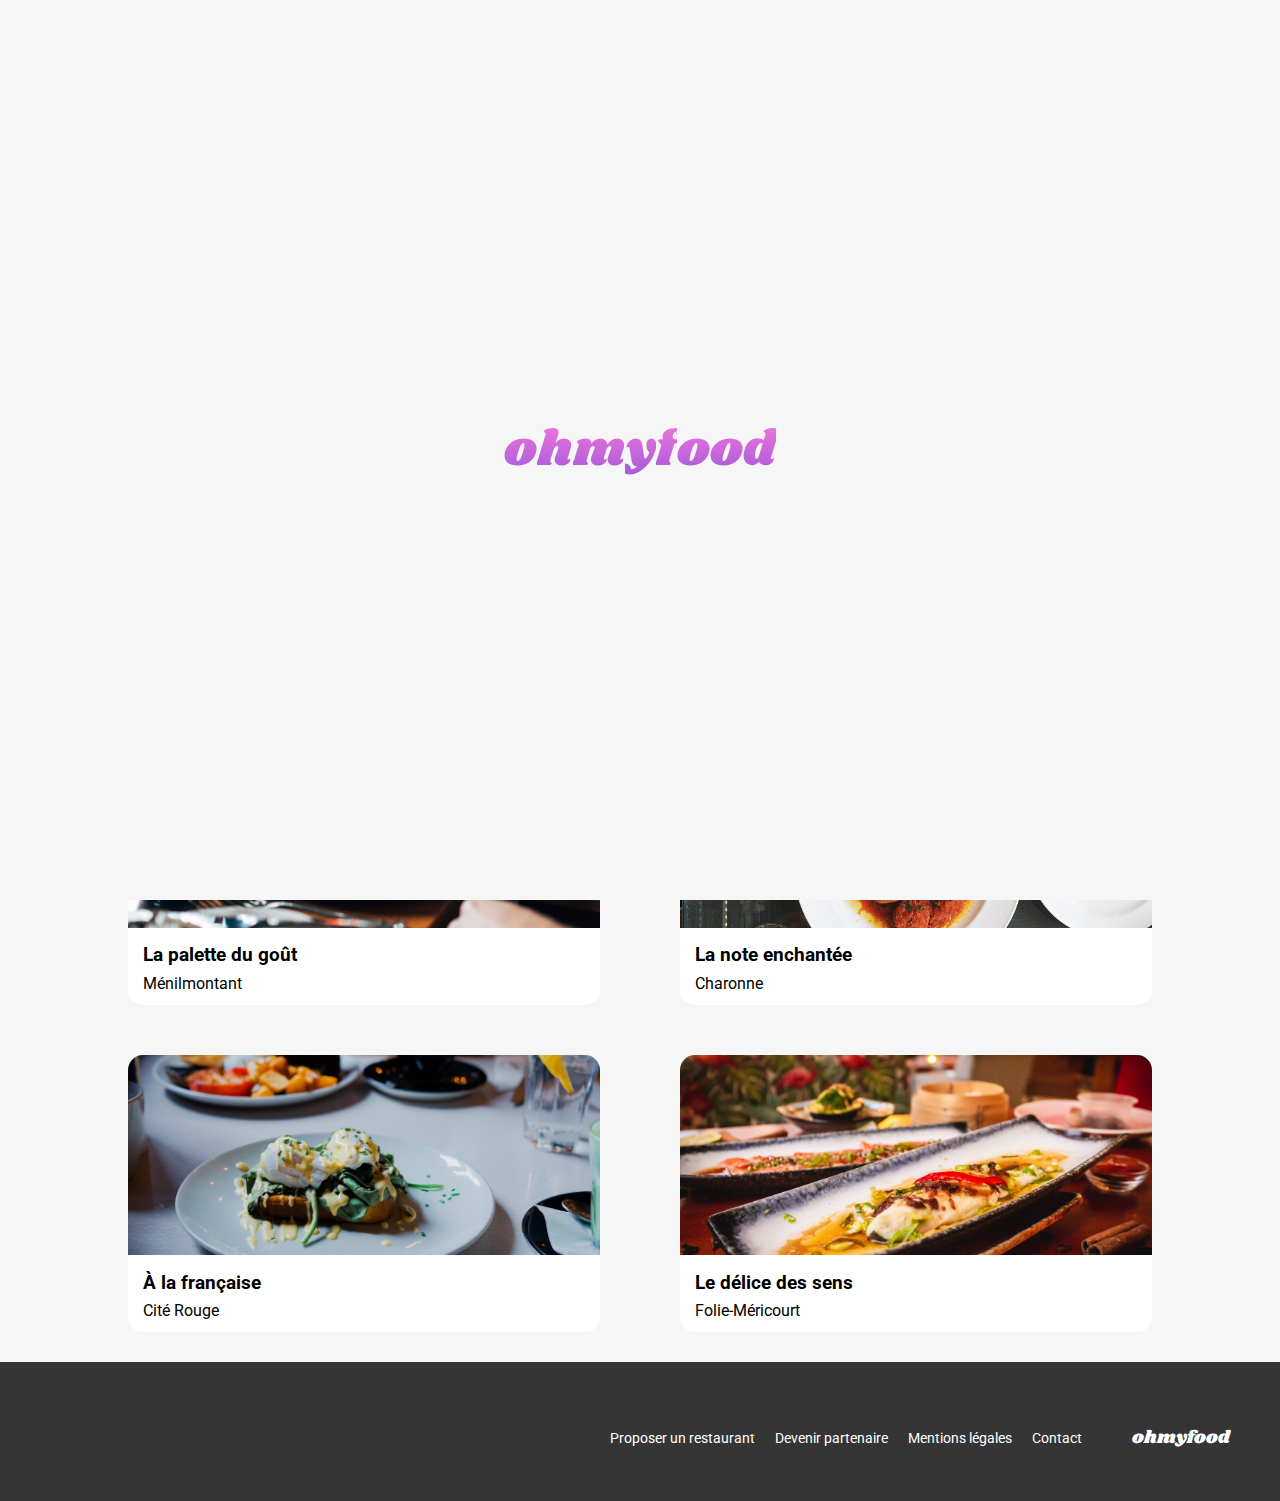
==== commit 6cf82c94: "finalisation du code" ====
--- a/index.html
+++ b/index.html
@@ -36,7 +36,7 @@
       <div class="header-logo">
         <img src="assets/images/logo/ohmyfood@2x.svg" alt="logo ohmyfood" />
       </div>
-      <section class="localisation">
+      <div class="localisation">
         <label for="location"> <i class="fa-solid fa-location-dot"></i></label>
         <input
           type="text"
@@ -44,7 +44,7 @@
           id="location"
           placeholder="Paris, Belleville"
         />
-      </section>
+      </div>
     </header>
     <main>
       <section class="presentation">
--- a/assets/css/index.css
+++ b/assets/css/index.css
@@ -24,7 +24,7 @@
 }
 .loader .lettre {
   font-family: shrikhand;
-  font-size: 60px;
+  font-size: 50px;
   background: linear-gradient(#ff79da, #9356dc);
   background-clip: text;
   -webkit-background-clip: text;
@@ -170,15 +170,16 @@
 }
 .fonctionnement-list li {
   display: flex;
-  justify-content: left;
+  justify-content: center;
   align-items: center;
   box-shadow: 0px 4px 10px 0px rgba(0, 0, 0, 0.2509803922);
-  gap: 30px;
+  gap: 20px;
   background-color: #f6f6f6;
   height: 73px;
   border-radius: 20px;
   position: relative;
-  padding-left: 35px;
+  padding-left: 20px;
+  padding-right: 20px;
 }
 .fonctionnement-list li .nbr {
   display: flex;
@@ -210,7 +211,6 @@
 footer {
   display: flex;
   justify-content: center;
-  align-items: left;
   flex-direction: column;
   background-color: #353535;
   color: white;
@@ -253,7 +253,6 @@
   }
   .fonctionnement .fonctionnement-list li {
     width: 30%;
-    padding-right: 10px;
   }
   footer {
     flex-direction: row-reverse;
--- a/assets/css/card-restaurants.css
+++ b/assets/css/card-restaurants.css
@@ -87,7 +87,7 @@
   transform: scale(1.2);
 }
 
-@media (min-width: 768.98px) {
+@media (min-width: 767.98px) {
   .restaurants {
     padding: 30px 10%;
   }
